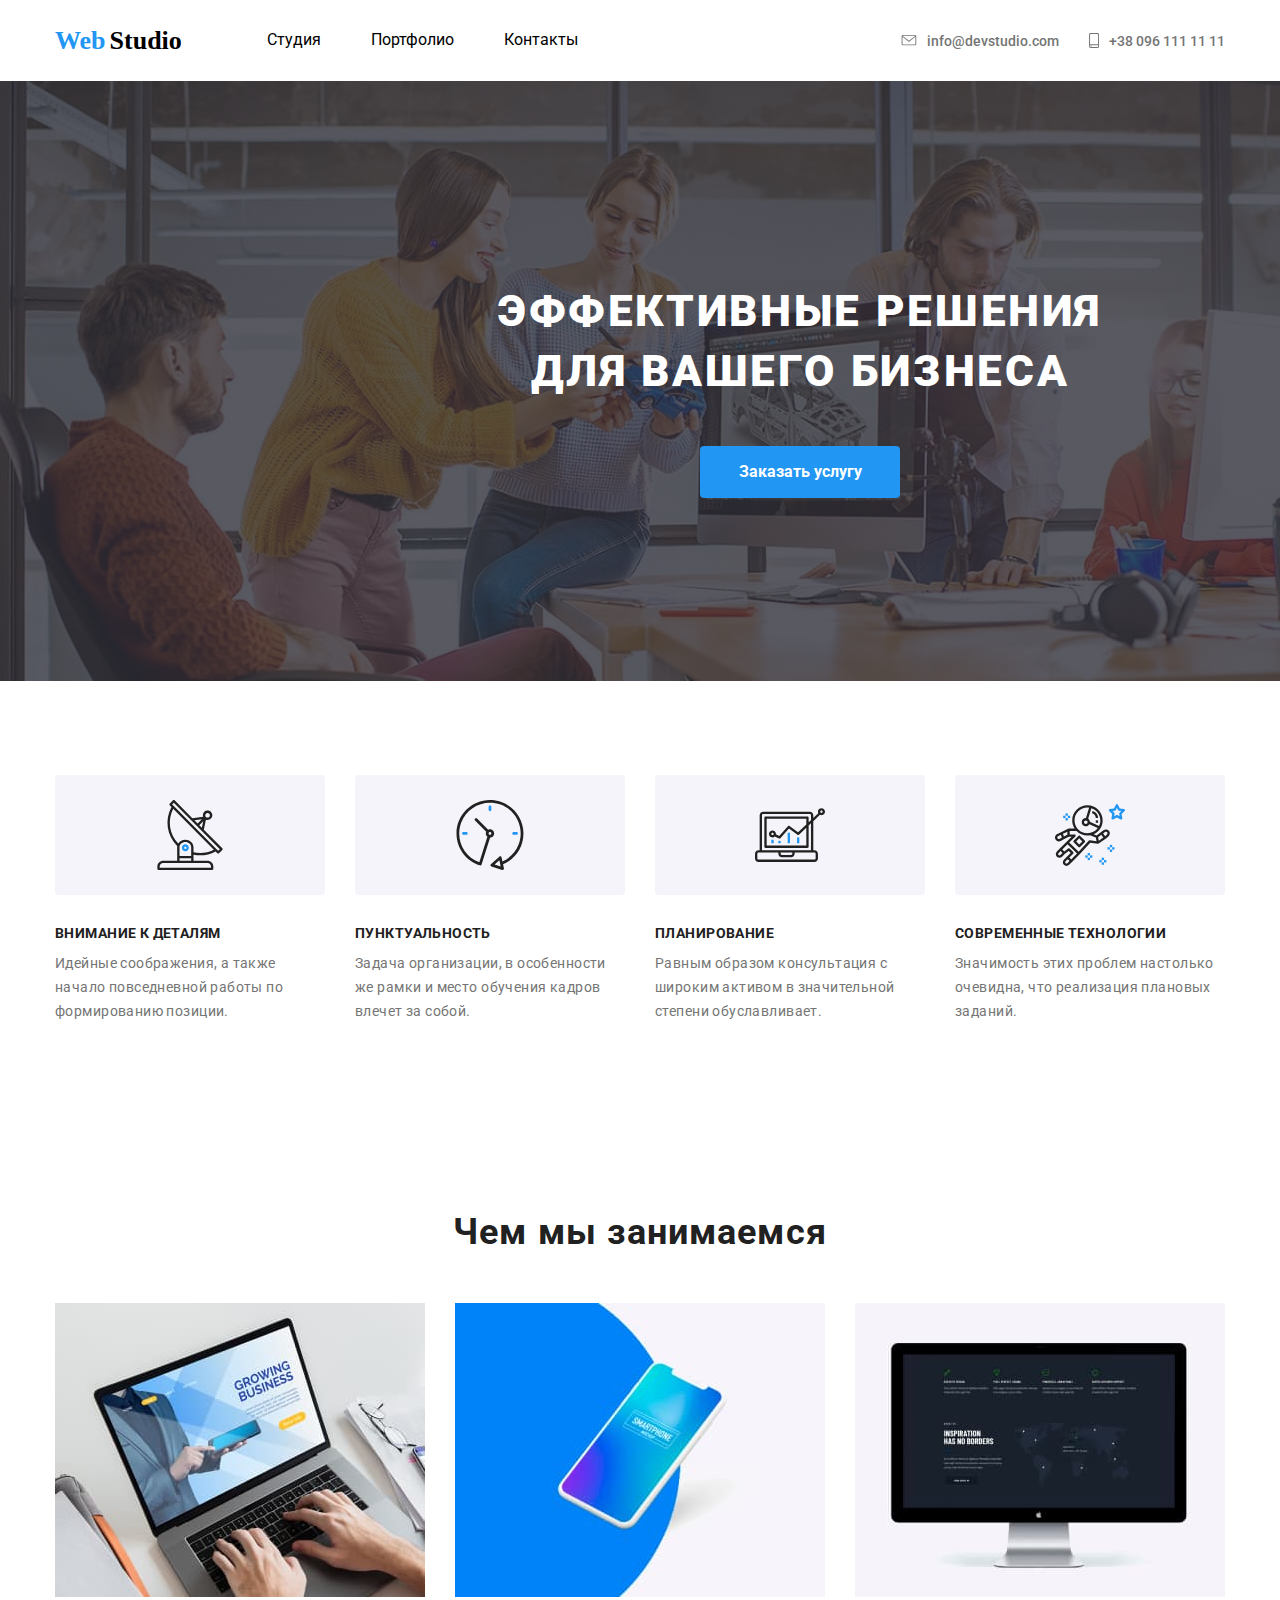
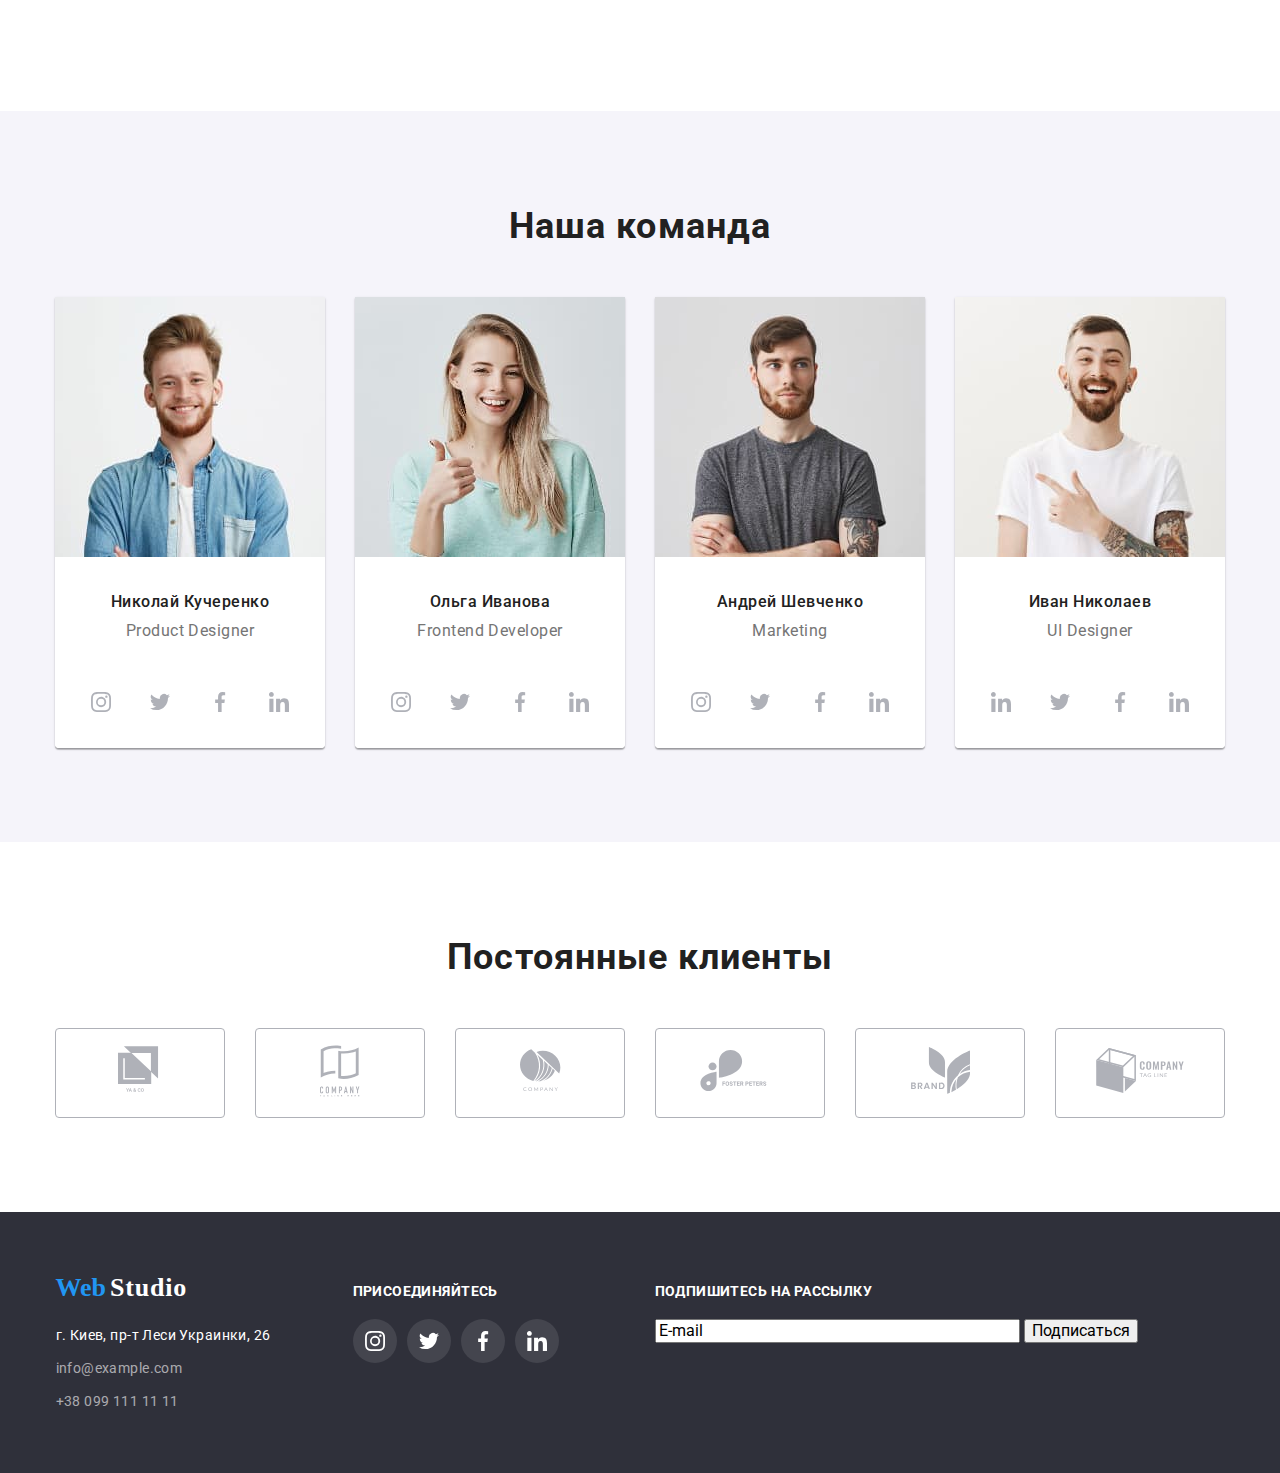
==== index.html @ c652b86d "hw 5" ====
<!DOCTYPE html>
<html lang="en">
  <head>
    <meta charset="UTF-8" />
    <meta name="viewport" content="width=device-width, initial-scale=1.0" />
    <!--style.css-->
    <link rel="stylesheet" href="./assets/css/style.css" />
    <!--normalize.css-->

    <link rel="stylesheet" href="./assets/css/normalize.css" />
    <!--Goole Fonts-->
    <link
      href="https://fonts.googleapis.com/css2?family=Roboto:ital,wght@0,100;0,300;0,400;0,500;0,700;1,100;1,300;1,400;1,500;1,700&display=swap"
      rel="stylesheet"
    />
    <title>WebStudio</title>
  </head>

  <body>
    <!--logo and nav-->
    <header class="main-header">
      <div class="navigation-container container">
        <nav class="nav-links">
          <div class="logo-style">
            <a href="#" class="logo">
              <span class="font--style--blue">Web</span>
              <span class="font--style--black">Studio</span>
            </a>
          </div>
          <ul class="site-nav">
            <li class="site-nav-items">
              <a class="links" href="./index.html">Студия</a>
            </li>
            <li class="site-nav-items">
              <a class="links" href="./portfolio.html">Портфолио</a>
            </li>
            <li class="site-nav-items">
              <a class="links" href="#">Контакты</a>
            </li>
          </ul>
        </nav>
        <div class="our-contacts">
          <!-- email style -->
          <a href="#" class="email--style">
            <svg xmlns="http://www.w3.org/2000/svg" class="mail-icon-style">
              <use xlink:href="./assets/image/sprite2.svg#icon-envelope1" />
            </svg>
            <span class="email-adderss-style">info@devstudio.com</span>
          </a>
          <!-- number style -->
          <a href="#" class="number--style">
            <svg xmlns="http://www.w3.org/2000/svg" class="number-icon-style">
              <use xlink:href="./assets/image/sprite2.svg#icon-smartphone1" />
            </svg>
            <span class="phone-number-style">+38 096 111 11 11</span>
          </a>
        </div>
      </div>
    </header>
    <!--main-container-->
    <main>
      <!--section banner-->
      <section class="main-banner">
        <div class="btn-tittle">
          <div class="title-container container">
            <h1 class="font-banner-style">
              Эффективные решения для вашего бизнеса
            </h1>
          </div>
          <div class="container-btn">
            <a href="#" class="btn-banner"
              ><span class="btn--style">Заказать услугу</span></a
            >
          </div>
        </div>
      </section>
      <!--info section-->
      <section class="section">
        <div class="container">
          <ul class="info-list">
            <li class="info-list-item">
              <h2 class="info-section-header">Внимание к деталям</h2>
              <p class="info-section-font">
                Идейные соображения, а также начало повседневной работы по
                формированию позиции.
              </p>
            </li>
            <li class="info-list-item">
              <h2 class="info-section-header">Пунктуальность</h2>
              <p class="info-section-font">
                Задача организации, в особенности же рамки и место обучения
                кадров влечет за собой.
              </p>
            </li>
            <li class="info-list-item">
              <h2 class="info-section-header">Планирование</h2>
              <p class="info-section-font">
                Равным образом консультация с широким активом в значительной
                степени обуславливает.
              </p>
            </li>
            <li class="info-list-item">
              <h2 class="info-section-header">Современные технологии</h2>
              <p class="info-section-font">
                Значимость этих проблем настолько очевидна, что реализация
                плановых заданий.
              </p>
            </li>
          </ul>
        </div>
      </section>
      <!--our projects-->
      <section class="our-projects section">
        <div class="container">
          <h3 class="projects-section-header">
            Чем мы занимаемся
          </h3>
          <ul class="projects-list">
            <li class="projects-list-item">
              <img
                src="./assets/image/computer.jpg"
                alt="computer"
                width="350"
              />
              <h2 class="projects-description">
                Десктопные приложения
              </h2>
            </li>
            <li class="projects-list-item">
              <img src="./assets/image/phone.jpg" alt="phone" width="350" />
              <h2 class="projects-description">Мобильные приложения</h2>
            </li>
            <li class="projects-list-item">
              <img src="./assets/image/screen.jpg" alt="screen" width="350" />
              <h2 class="projects-description">
                Дизайнерские решения
              </h2>
            </li>
          </ul>
        </div>
      </section>
      <!--our team-->
      <section class="our-team section">
        <div class="card-container container">
          <h3 class="our-team-header">Наша команда</h3>
          <ul class="card-list">
            <!--Card 1-->
            <li class="card-list-item">
              <figure class="figure-card">
                <img
                  src="./assets/image/img(1).jpg"
                  alt="Николай Кучеренко"
                  class="img-nikolai"
                />
                <h2 class="our-team-names">Николай Кучеренко</h2>
                <p class="team-members-position">Product Designer</p>
                <ul class="social-media-list">
                  <li class="social-media-item">
                    <a href="#">
                      <button class="button-card-style">
                        <svg
                          xmlns="http://www.w3.org/2000/svg"
                          class="icon-inst-svg"
                        >
                          <use
                            href="./assets/image/sprite2.svg#instagram"
                          ></use>
                        </svg>
                      </button>
                    </a>
                  </li>
                  <li class="social-media-item">
                    <a href="#">
                      <button class="button-card-style">
                        <svg
                          xmlns="http://www.w3.org/2000/svg"
                          class="icon-inst-svg"
                        >
                          <use href="./assets/image/sprite2.svg#twitter"></use>
                        </svg>
                      </button>
                    </a>
                  </li>
                  <li class="social-media-item">
                    <a href="#">
                      <button class="button-card-style">
                        <svg
                          xmlns="http://www.w3.org/2000/svg"
                          class="icon-inst-svg"
                        >
                          <use href="./assets/image/sprite2.svg#facebook"></use>
                        </svg>
                      </button>
                    </a>
                  </li>
                  <li class="social-media-item">
                    <a href="#">
                      <button class="button-card-style">
                        <svg
                          xmlns="http://www.w3.org/2000/svg"
                          class="icon-inst-svg"
                        >
                          <use
                            href="./assets/image/sprite2.svg#linkedin2"
                          ></use>
                        </svg>
                      </button>
                    </a>
                  </li>
                </ul>
              </figure>
            </li>
            <!--Card 2-->
            <li class="card-list-item">
              <figure class="figure-card">
                <img
                  src="./assets/image/img(2).jpg"
                  alt="Ольга Иванова"
                  class="img-olga"
                />
                <h2 class="our-team-names">Ольга Иванова</h2>
                <p class="team-members-position">Frontend Developer</p>
                <ul class="social-media-list">
                  <li class="social-media-item">
                    <a href="#">
                      <button class="button-card-style">
                        <svg
                          xmlns="http://www.w3.org/2000/svg"
                          class="icon-inst-svg"
                        >
                          <use
                            href="./assets/image/sprite2.svg#instagram"
                          ></use>
                        </svg>
                      </button>
                    </a>
                  </li>
                  <li class="social-media-item">
                    <a href="#">
                      <button class="button-card-style">
                        <svg
                          xmlns="http://www.w3.org/2000/svg"
                          class="icon-inst-svg"
                        >
                          <use href="./assets/image/sprite2.svg#twitter"></use>
                        </svg>
                      </button>
                    </a>
                  </li>
                  <li class="social-media-item">
                    <a href="#">
                      <button class="button-card-style">
                        <svg
                          xmlns="http://www.w3.org/2000/svg"
                          class="icon-inst-svg"
                        >
                          <use href="./assets/image/sprite2.svg#facebook"></use>
                        </svg>
                      </button>
                    </a>
                  </li>
                  <li class="social-media-item">
                    <a href="#">
                      <button class="button-card-style">
                        <svg
                          xmlns="http://www.w3.org/2000/svg"
                          class="icon-inst-svg"
                        >
                          <use
                            href="./assets/image/sprite2.svg#linkedin2"
                          ></use>
                        </svg>
                      </button>
                    </a>
                  </li>
                </ul>
              </figure>
            </li>
            <!--Card 3-->
            <li class="card-list-item">
              <figure class="figure-card">
                <img
                  src="./assets/image/img(3).jpg"
                  alt="Андрей Шевченко"
                  class="img-andrei"
                />
                <h2 class="our-team-names">Андрей Шевченко</h2>
                <p class="team-members-position">Marketing</p>
                <ul class="social-media-list">
                  <li class="social-media-item">
                    <a href="#">
                      <button class="button-card-style">
                        <svg
                          xmlns="http://www.w3.org/2000/svg"
                          class="icon-inst-svg"
                        >
                          <use
                            href="./assets/image/sprite2.svg#instagram"
                          ></use>
                        </svg>
                      </button>
                    </a>
                  </li>
                  <li class="social-media-item">
                    <a href="#">
                      <button class="button-card-style">
                        <svg
                          xmlns="http://www.w3.org/2000/svg"
                          class="icon-inst-svg"
                        >
                          <use href="./assets/image/sprite2.svg#twitter"></use>
                        </svg>
                      </button>
                    </a>
                  </li>
                  <li class="social-media-item">
                    <a href="#">
                      <button class="button-card-style">
                        <svg
                          xmlns="http://www.w3.org/2000/svg"
                          class="icon-inst-svg"
                        >
                          <use href="./assets/image/sprite2.svg#facebook"></use>
                        </svg>
                      </button>
                    </a>
                  </li>
                  <li class="social-media-item">
                    <a href="#">
                      <button class="button-card-style">
                        <svg
                          xmlns="http://www.w3.org/2000/svg"
                          class="icon-inst-svg"
                        >
                          <use
                            href="./assets/image/sprite2.svg#linkedin2"
                          ></use>
                        </svg>
                      </button>
                    </a>
                  </li>
                </ul>
              </figure>
            </li>
            <!--Card 4-->
            <li class="card-list-item">
              <figure class="figure-card">
                <img
                  src="./assets/image/img(4).jpg"
                  alt="Иван Николаев"
                  class="img-ivan"
                />
                <h2 class="our-team-names">Иван Николаев</h2>
                <p class="team-members-position">UI Designer</p>
                <ul class="social-media-list">
                  <li class="social-media-item">
                    <a href="#">
                      <button class="button-card-style">
                        <svg
                          xmlns="http://www.w3.org/2000/svg"
                          class="icon-inst-svg"
                        >
                          <use
                            href="./assets/image/sprite2.svg#linkedin2"
                          ></use>
                        </svg>
                      </button>
                    </a>
                  </li>
                  <li class="social-media-item">
                    <a href="#">
                      <button class="button-card-style">
                        <svg
                          xmlns="http://www.w3.org/2000/svg"
                          class="icon-inst-svg"
                        >
                          <use href="./assets/image/sprite2.svg#twitter"></use>
                        </svg>
                      </button>
                    </a>
                  </li>
                  <li class="social-media-item">
                    <a href="#">
                      <button class="button-card-style">
                        <svg
                          xmlns="http://www.w3.org/2000/svg"
                          class="icon-inst-svg"
                        >
                          <use href="./assets/image/sprite2.svg#facebook"></use>
                        </svg>
                      </button>
                    </a>
                  </li>
                  <li class="social-media-item">
                    <a href="#">
                      <button class="button-card-style">
                        <svg
                          xmlns="http://www.w3.org/2000/svg"
                          class="icon-inst-svg"
                        >
                          <use
                            href="./assets/image/sprite2.svg#linkedin2"
                          ></use>
                        </svg>
                      </button>
                    </a>
                  </li>
                </ul>
              </figure>
            </li>
          </ul>
        </div>
      </section>
      <!--Our costomers-->
      <section class="our-costomers section">
        <div class="container">
          <h3 class="regular-recipients-header">
            Постоянные клиенты
          </h3>
          <ul class="costomers-list">
            <li class="costomers-list-item">
              <a href="#">
                <svg
                  width="44.27"
                  height="49.23"
                  xmlns="http://www.w3.org/2000/svg"
                  class="costomers-icon-style"
                >
                  <use xlink:href="./assets/image/sprite2.svg#icon-logo-1" />
                </svg>
              </a>
            </li>
            <li class="costomers-list-item">
              <a href="#" class="costomers-link-style">
                <svg
                  width="40"
                  height="52"
                  xmlns="http://www.w3.org/2000/svg"
                  class="costomers-icon-style"
                >
                  <use xlink:href="./assets/image/sprite2.svg#icon-logo-2" />
                </svg>
              </a>
            </li>
            <li class="costomers-list-item">
              <a href="#">
                <svg
                  width="41"
                  height="42.6"
                  xmlns="http://www.w3.org/2000/svg"
                  class="costomers-icon-style"
                >
                  <use xlink:href="./assets/image/sprite2.svg#icon-logo-3" />
                </svg>
              </a>
            </li>
            <li class="costomers-list-item">
              <a href="#">
                <svg
                  width="79.66"
                  height="42.02"
                  xmlns="http://www.w3.org/2000/svg"
                  class="costomers-icon-style"
                >
                  <use xlink:href="./assets/image/sprite2.svg#icon-logo-4" />
                </svg>
              </a>
            </li>
            <li class="costomers-list-item">
              <a href="#">
                <svg
                  width="59"
                  height="47"
                  xmlns="http://www.w3.org/2000/svg"
                  class="costomers-icon-style"
                >
                  <use xlink:href="./assets/image/sprite2.svg#icon-logo-5" />
                </svg>
              </a>
            </li>
            <li class="costomers-list-item">
              <a href="#">
                <svg
                  width="88.48"
                  height="45.44"
                  xmlns="http://www.w3.org/2000/svg"
                  class="costomers-icon-style"
                >
                  <use xlink:href="./assets/image/sprite2.svg#icon-logo-6" />
                </svg>
              </a>
            </li>
          </ul>
        </div>
      </section>
    </main>
    <!--info footer-->
    <footer>
      <div class="footer-container container">
        <div class="footer-logo-address">
          <a href="#" class="logo-footer">
            <span class="font--style--blue">Web</span>
            <span class="font--style--white">Studio</span>
          </a>
          <address class="address-style-footer">
            <span class="street--style">г. Киев, пр-т Леси Украинки, 26</span>
            <span class="email--footer--style"
              ><a href="#" class="email--no--decaration"
                >info@example.com</a
              ></span
            >
            <span class="footer--number--style"
              ><a href="#" class="number--no--decoration"
                >+38 099 111 11 11</a
              ></span
            >
          </address>
        </div>
        <!--social-networks-footer-->
        <div class="social-container">
          <div class="social-networks-footer">
            <h4 class="footer--header--join">присоединяйтесь</h4>
            <!-- icons footer -->
            <ul class="footer-social-list">
              <li class="footer-list-item">
                <a href="#">
                  <svg
                    xmlns="http://www.w3.org/2000/svg"
                    class="footer-logo-style"
                  >
                    <use xlink:href="./assets/image/sprite2.svg#instagram" />
                  </svg>
                </a>
              </li>
              <li class="footer-list-item">
                <a href="#">
                  <svg
                    xmlns="http://www.w3.org/2000/svg"
                    class="footer-logo-style"
                  >
                    <use xlink:href="./assets/image/sprite2.svg#twitter" />
                  </svg>
                </a>
              </li>
              <li class="footer-list-item">
                <a href="#">
                  <svg
                    xmlns="http://www.w3.org/2000/svg"
                    class="footer-logo-style"
                  >
                    <use xlink:href="./assets/image/sprite2.svg#facebook" />
                  </svg>
                </a>
              </li>
              <li class="footer-list-item">
                <a href="#">
                  <svg
                    xmlns="http://www.w3.org/2000/svg"
                    class="footer-logo-style"
                  >
                    <use xlink:href="./assets/image/sprite2.svg#linkedin2" />
                  </svg>
                </a>
              </li>
            </ul>
          </div>
          <!--button-->
          <div class="button-footer">
            <h4 class="footer--subscribe--header">Подпишитесь на рассылку</h4>
            <form action="doc.php" method="post">
              <input type="text" name="fio" value="E-mail" size="37" />
              <input type="submit" name="fio" value="Подписаться" />
            </form>
          </div>
        </div>
      </div>
    </footer>
  </body>
</html>
---- assets/css/style.css ----
html {
  box-sizing: border-box;
}

*,
*::before,
*::after {
  box-sizing: inherit;
}

*,
*:hover,
*:focus {
  outline: none;
}

/* margin-padding top and bottom no */
h1,
h2,
h3,
h4,
h5,
h6,
p {
  margin: 0 0;
  padding: 0 0;
}

/* list style - none */
ul {
  list-style-type: none;
  margin: 0 0;
  padding: 0 0;
}

figure {
  margin: 0 0;
  padding: 0 0;
}

/* container */
.container {
  max-width: 1200px;
  margin: 0 auto;
  padding-left: 15px;
  padding-right: 15px;
}

/* section */
.section {
  padding-top: 94px;
  padding-bottom: 94px;
}

/* logo and nav */
.navigation-container {
  display: flex;
  align-items: center;
  padding-top: 25px;
  padding-bottom: 25px;
}

.nav-links {
  display: flex;
  align-items: center;
}

/* style logo */
.logo {
  display: inline-block;
}

.logo-style {
  display: flex;
  align-items: center;
}

.font--style--blue {
  font-family: Raleway;
  font-style: normal;
  font-weight: bold;
  font-size: 26px;
  line-height: 31px;

  color: #2196f3;
}

.font--style--black {
  font-family: Raleway;
  font-style: normal;
  font-weight: bold;
  font-size: 26px;
  line-height: 31px;

  color: #000000;
}

/* links */
.site-nav {
  display: flex;
  align-items: center;
  margin-left: 85px;
}

.site-nav-items {
  margin-left: 50px;
}

.site-nav-items:first-child {
  margin-left: 0;
}

.site-nav .links {
  color: #000000;
}

.site-nav .links:hover,
.site-nav .links:focus {
  color: #2196f3;
}

/* contacts */
.our-contacts {
  align-items: center;
  display: flex;
  margin-left: auto;
}

.email--style {
  display: flex;
  align-items: center;

  font-style: normal;
  font-weight: 500;
  font-size: 14px;
  line-height: 16px;

  color: #757575;
  fill: #757575;
}

.mail-icon-style {
  width: 16px;
  height: 11px;

  margin-right: 10px;
}

.email--style:hover,
.email--style:focus {
  color: #2196f3;
  fill: #2196f3;
}

.number--style {
  display: flex;
  align-items: center;

  font-style: normal;
  font-weight: 500;
  font-size: 14px;
  line-height: 16px;

  margin-left: 30px;

  color: #757575;
  fill: #757575;
}

.number-icon-style {
  width: 10px;
  height: 15px;

  margin-right: 10px;
}

.number--style:hover,
.number--style:focus {
  color: #2196f3;
  fill: #2196f3;
}

/* section first */
.main-banner {
  background-image: linear-gradient(
      to right,
      rgba(47, 48, 58, 0.8),
      rgba(47, 48, 58, 0.8)
    ),
    url(../image/Headerimg\(1\).jpg);
  background-color: #212121;
  min-width: 1600px;
  margin: auto;
  width: 1600px;
  height: 600px;
  background-repeat: no-repeat;
  background-position: center;
  background-size: cover;
}

.title-container {
  display: flex;
  flex-wrap: wrap;
  justify-content: center;
  text-align: center;
  max-width: 696px;
}

.btn-tittle {
  padding-top: 200px;
  padding-bottom: 200px;
}

.container-btn {
  display: flex;
  flex-wrap: wrap;
  justify-content: center;
  text-align: center;
  margin-top: 45px;
}

.font-banner-style {
  font-style: normal;
  font-weight: 900;
  font-size: 44px;
  line-height: 60px;
  letter-spacing: 0.06em;
  text-transform: uppercase;

  margin: 0 0;

  color: #ffffff;
}

.btn--style {
  display: inline-block;

  font-style: normal;
  font-weight: bold;
  font-size: 16px;
  line-height: 30px;
  border-radius: 4px;
  border: 1px solid transparent;

  min-width: 200px;
  padding: 10px 32px;

  color: #ffffff;
  background: #2196f3;
}

/* info section */
.info-list {
  display: flex;
  justify-content: center;
}

.info-list-item {
  width: 270px;
}

.info-list-item::before {
  content: '';
  display: block;
  background-repeat: no-repeat;
  background-position: center;

  width: 270px;
  height: 120px;
  border-radius: 4px;

  background: #f5f4fa;
}
.info-list-item:nth-child(1)::before {
  background-image: url(../image/antenna1.svg);
  background-repeat: no-repeat;
  background-position: center;
}

.info-list-item:nth-child(2)::before {
  background-image: url(../image/clock1.svg);
  background-repeat: no-repeat;
  background-position: center;
}

.info-list-item:nth-child(3)::before {
  background-image: url(../image/diagram1.svg);
  background-repeat: no-repeat;
  background-position: center;
}

.info-list-item:nth-child(4)::before {
  background-image: url(../image/astronaut1.svg);
  background-repeat: no-repeat;
  background-position: center;
}

.info-list-item:nth-child(n + 2) {
  margin-left: 30px;
}
.info-list-item h2:nth-child(n + 1) {
  margin-top: 30px;
}

.info-section-header {
  font-style: normal;
  font-weight: bold;
  font-size: 14px;
  line-height: 16px;
  letter-spacing: 0.03em;
  text-transform: uppercase;

  color: #212121;
}

.info-section-font {
  font-style: normal;
  font-weight: normal;
  font-size: 14px;
  line-height: 24px;
  letter-spacing: 0.03em;

  color: #757575;

  margin-top: 10px;
}

/* projects */
.projects-section-header {
  font-style: normal;
  font-weight: bold;
  font-size: 36px;
  line-height: 42px;
  letter-spacing: 0.03em;

  color: #212121;

  margin-bottom: 50px;

  text-align: center;
}

.projects-list {
  display: flex;
  flex-wrap: wrap;
  justify-content: center;
}

.projects-list-item:nth-child(n + 2) {
  margin-left: 30px;
}

.projects-list-item img {
  width: 370px;
}

.projects-description {
  font-style: normal;
  font-weight: 350;
  font-size: 14px;
  line-height: 16px;
  letter-spacing: 0.03em;
  text-transform: uppercase;

  color: #ffffff;
}

/* team cards */
.card-list {
  display: flex;
  flex-wrap: wrap;
  justify-content: center;
}

.our-team {
  background: #f5f4fa;
}

.our-team-header {
  font-style: normal;
  font-weight: bold;
  font-size: 36px;
  line-height: 42px;
  letter-spacing: 0.03em;

  color: #212121;

  margin-bottom: 50px;
  text-align: center;
}

.card-list-item:nth-child(n + 2) {
  margin-left: 30px;
}

.figure-card {
  width: 270px;
  box-shadow: 0px 2px 1px rgba(0, 0, 0, 0.2), 0px 1px 1px rgba(0, 0, 0, 0.14),
    0px 1px 3px rgba(0, 0, 0, 0.12);
  border-radius: 0px 0px 4px 4px;

  background-color: #ffffff;
}

.our-team-names {
  font-style: normal;
  font-weight: 500;
  font-size: 16px;
  line-height: 19px;
  letter-spacing: 0.03em;

  color: #212121;

  text-align: center;
}

.our-team-names:nth-child(-n + 5) {
  margin-top: 30px;
}

.team-members-position {
  font-style: normal;
  font-weight: normal;
  font-size: 16px;
  line-height: 19px;
  letter-spacing: 0.03em;

  color: #757575;

  text-align: center;
}

.social-media-list {
  background-color: #ffffff;
  display: flex;
  justify-content: space-around;
  padding: 24px 16px 32px;
  border-radius: 0px 0px 4px 4px;
}

.button-card-style {
  padding: 0;
  background: none;
  border-style: none;

  width: 44px;
  height: 44px;

  display: flex;
  justify-content: center;
  align-items: center;

  cursor: pointer;

  border-radius: 2em;
}
.button-card-style:hover {
  background-color: #2196f3;
  border-radius: 2em;
}

.icon-inst-svg {
  width: 44px;
  height: 44px;

  border-radius: 2em;

  fill: #afb1b8;
  cursor: pointer;
}

.icon-inst-svg:hover {
  fill: #ffffff;
}

.team-members-position:nth-child(-n + 5) {
  margin-top: 10px;
  margin-bottom: 16px;
}

.social-media-list {
  display: flex;
}

.social-media-list:nth-child(n + 2) {
  padding-bottom: 24px;
}

/* costomers */
.costomers-list {
  display: flex;
  flex-wrap: wrap;
  justify-content: center;
}

.regular-recipients-header {
  font-style: normal;
  font-weight: bold;
  font-size: 36px;
  line-height: 42px;
  letter-spacing: 0.03em;

  color: #212121;

  margin-bottom: 50px;

  text-align: center;
}
.costomers-list-item {
  display: flex;
  cursor: pointer;

  width: 170px;
  height: 90px;

  align-items: center;
  justify-content: center;

  border: 1px solid #afb1b8;
  border-radius: 4px;

  fill: #afb1b8;
}

.costomers-list-item:hover {
  fill: #2196f3;
  border: 1px solid #2196f3;
}

.costomers-list-item:nth-child(n + 2) {
  margin-left: 30px;
}

/* footer style */
footer {
  background: #2f303a;
}

.footer-container {
  padding-bottom: 60px;
  padding-top: 60px;
  display: flex;
  flex-wrap: wrap;
  justify-content: center;
  align-items: baseline;
}

.footer-logo-address {
  min-width: 267px;
}

.address-style-footer {
  margin-top: 20px;
}

.font--style--white {
  font-family: Raleway;
  font-style: normal;
  font-weight: bold;
  font-size: 26px;
  line-height: 31px;
  letter-spacing: 0.03em;

  color: #ffffff;
}

.email--no--decaration {
  font-style: normal;
  font-weight: normal;
  font-size: 14px;
  line-height: 24px;
  letter-spacing: 0.03em;

  color: rgba(255, 255, 255, 0.6);
}

.number--no--decoration {
  font-style: normal;
  font-weight: normal;
  font-size: 14px;
  line-height: 24px;
  letter-spacing: 0.03em;

  color: rgba(255, 255, 255, 0.6);
}

.street--style {
  font-style: normal;
  font-weight: normal;
  font-size: 14px;
  line-height: 24px;
  letter-spacing: 0.03em;

  color: #ffffff;

  display: flex;
  flex-wrap: wrap;
}

.email--footer--style {
  font-style: normal;
  font-weight: normal;
  font-size: 14px;
  line-height: 24px;
  letter-spacing: 0.03em;

  color: rgba(255, 255, 255, 0.6);

  margin-top: 9px;

  display: flex;
  flex-wrap: wrap;
}

.footer--number--style {
  font-style: normal;
  font-weight: normal;
  font-size: 14px;
  line-height: 24px;
  letter-spacing: 0.03em;

  color: rgba(255, 255, 255, 0.6);

  margin-top: 9px;

  display: flex;
  flex-wrap: wrap;
}

/* social-networks-footer */
.social-container {
  display: flex;
}

.social-networks-footer {
  min-width: 272px;
  margin-left: 30px;
}

.footer--header--join {
  font-style: normal;
  font-weight: bold;
  font-size: 14px;
  line-height: 16px;
  letter-spacing: 0.03em;
  text-transform: uppercase;

  color: #ffffff;

  margin-bottom: 20px;
}

.footer-social-list {
  display: flex;
}

.footer-social-list li {
  margin-right: 10px;
}

.footer-social-list li:nth-child(4n) {
  margin-right: 0;
}

/* .footer-list-item:nth-child(1):hover {
  background-color: #2196f3;
  border-radius: 30px;
  width: 44px;
  height: 44px;
}
.footer-list-item:nth-child(2):hover {
  background-color: #2196f3;
  border-radius: 30px;
  width: 44px;
  height: 44px;
}
.footer-list-item:nth-child(3):hover {
  background-color: #2196f3;
  border-radius: 30px;
  width: 44px;
  height: 44px;
}
.footer-list-item:nth-child(4):hover {
  background-color: #2196f3;
  border-radius: 30px;
  width: 44px;
  height: 44px;
} */

.footer-logo-style {
  width: 44px;
  height: 44px;

  border-radius: 2em;

  fill: #ffffff;
  background: rgba(255, 255, 255, 0.1);
}

.footer-logo-style:hover {
  background-color: #2196f3;
}

/* .footer-list-item {
  background: rgba(255, 255, 255, 0.1);

  border-radius: 35px;
  width: 44px;
  height: 44px;
} */

/* button */
.button-footer {
  margin-left: 30px;
  min-width: 570px;
}

.footer--subscribe--header {
  font-style: normal;
  font-weight: bold;
  font-size: 14px;
  line-height: 16px;
  letter-spacing: 0.03em;
  text-transform: uppercase;

  color: #ffffff;

  margin-bottom: 20px;
}

/* portfolio */

.section-portfolio {
  padding-top: 93px;
  padding-bottom: 94px;
}

.links-container {
  margin-bottom: 50px;
}

.site-nav-list {
  display: flex;
  justify-content: center;
}

.site-nav-item {
  margin-left: 8px;
}

.site-nav-item:first-child {
  margin-left: 0;
}

/* buttons list   */
.button-all {
  display: inline-block;

  font-style: normal;
  font-weight: 500;
  font-size: 16px;
  line-height: 26px;

  background: #f5f4fa;
  color: #212121;

  border-radius: 4px;
  border: 1px solid transparent;
  padding: 6px 22px;
  min-width: 73px;
}

.button-all:hover,
.button-all:focus {
  background: #2196f3;
}

.button-web {
  display: inline-block;

  font-style: normal;
  font-weight: 500;
  font-size: 16px;
  line-height: 26px;

  background: #f5f4fa;
  color: #212121;

  border-radius: 4px;
  border: 1px solid transparent;
  padding: 6px 22px;
  min-width: 128px;
}
.button-web:hover,
.button-web:focus {
  background: #2196f3;
}

.button-app {
  display: inline-block;

  font-style: normal;
  font-weight: 500;
  font-size: 16px;
  line-height: 26px;

  background: #f5f4fa;
  color: #212121;

  border-radius: 4px;
  border: 1px solid transparent;
  padding: 6px 22px;
  min-width: 145px;
}
.button-app:hover,
.button-app:focus {
  background: #2196f3;
}

.button-design {
  display: inline-block;

  font-style: normal;
  font-weight: 500;
  font-size: 16px;
  line-height: 26px;

  background: #f5f4fa;
  color: #212121;

  border-radius: 4px;
  border: 1px solid transparent;
  padding: 6px 22px;
  min-width: 103px;
}
.button-design:hover,
.button-design:focus {
  background: #2196f3;
}

.button-marketing {
  display: inline-block;

  font-style: normal;
  font-weight: 500;
  font-size: 16px;
  line-height: 26px;

  background: #f5f4fa;
  color: #212121;

  border-radius: 4px;
  border: 1px solid transparent;
  padding: 6px 22px;
  min-width: 130px;
}
.button-marketing:hover,
.button-marketing:focus {
  background: #2196f3;
}

/* description */
.projects-dis-list {
  display: flex;
  flex-wrap: wrap;
  justify-content: center;
}

.projects-dis-items {
  width: calc((100% - 60px) / 3);
  margin-right: 30px;
  margin-bottom: 30px;

  background: #ffffff;
  border: 1px solid #eeeeee;

  cursor: pointer;
}

.projects-dis-items:hover {
  box-shadow: 0px 1px 1px rgba(0, 0, 0, 0.12), 0px 4px 4px rgba(0, 0, 0, 0.06),
    1px 4px 6px rgba(0, 0, 0, 0.16);
}

.projects-dis-items:nth-child(3n) {
  margin-right: 0;
}

.projects-dis-items:nth-last-child(-n + 3) {
  margin-bottom: 0;
}

.projects-dis-items img {
  max-width: 100%;

  display: block;
  background-size: cover;
}

/* --------------------------------------------------------------------------------- */
/* second variant */

/* .projects-dis-items {
  width: 370px;
  margin-right: 30px;
  margin-bottom: 30px;
}

.projects-dis-items:nth-child(3n) {
  margin-right: 0;
}
.projects-dis-items:nth-last-child(-n + 3) {
  margin-bottom: 0;
} */
/* --------------------------------------------------------------------------------- */

.tittle-projects-dis {
  font-style: normal;
  font-weight: bold;
  font-size: 18px;
  line-height: 36px;
  letter-spacing: 0.06em;

  color: #212121;

  margin-top: 20px;
  padding: 0 24px 0;
}

.card-description {
  font-weight: normal;
  font-size: 16px;
  line-height: 30px;
  letter-spacing: 0.03em;

  color: #757575;

  margin-top: 4px;
  margin-bottom: 20px;
  padding: 0 24px 0;
}
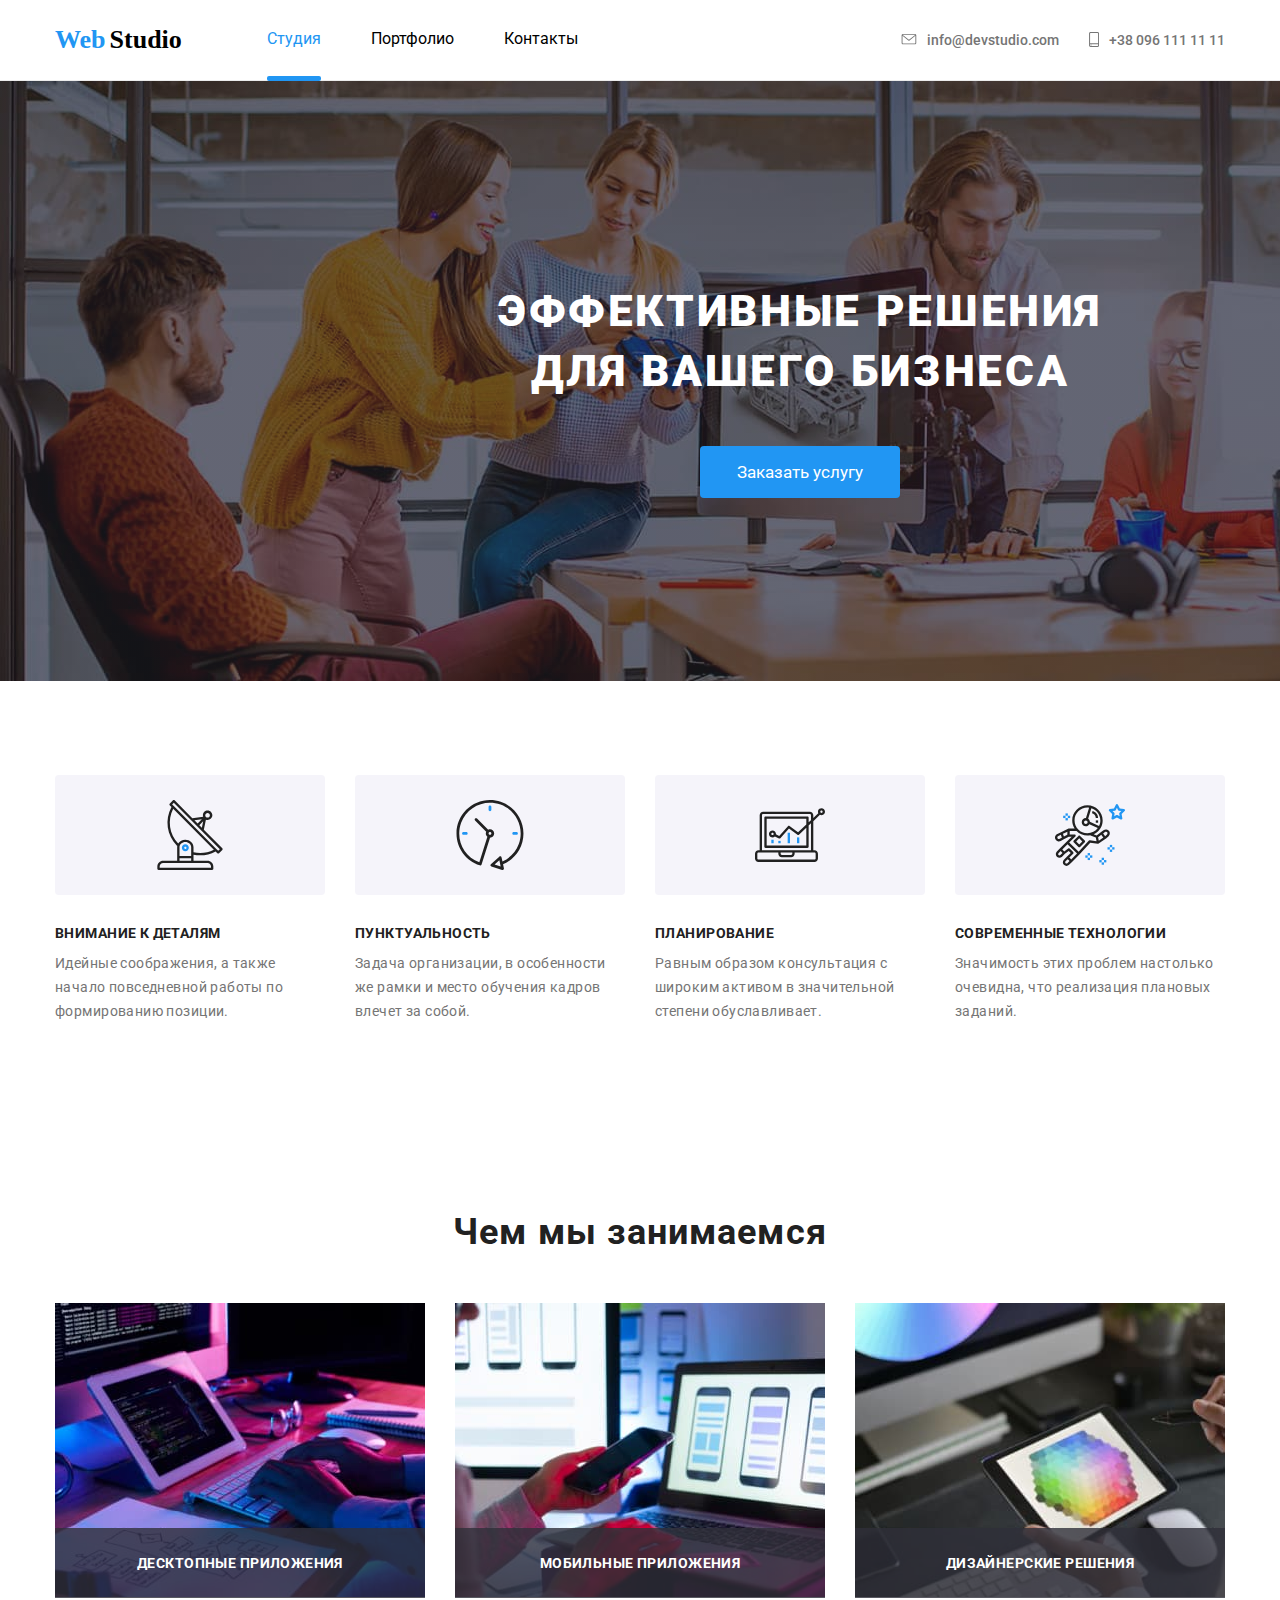
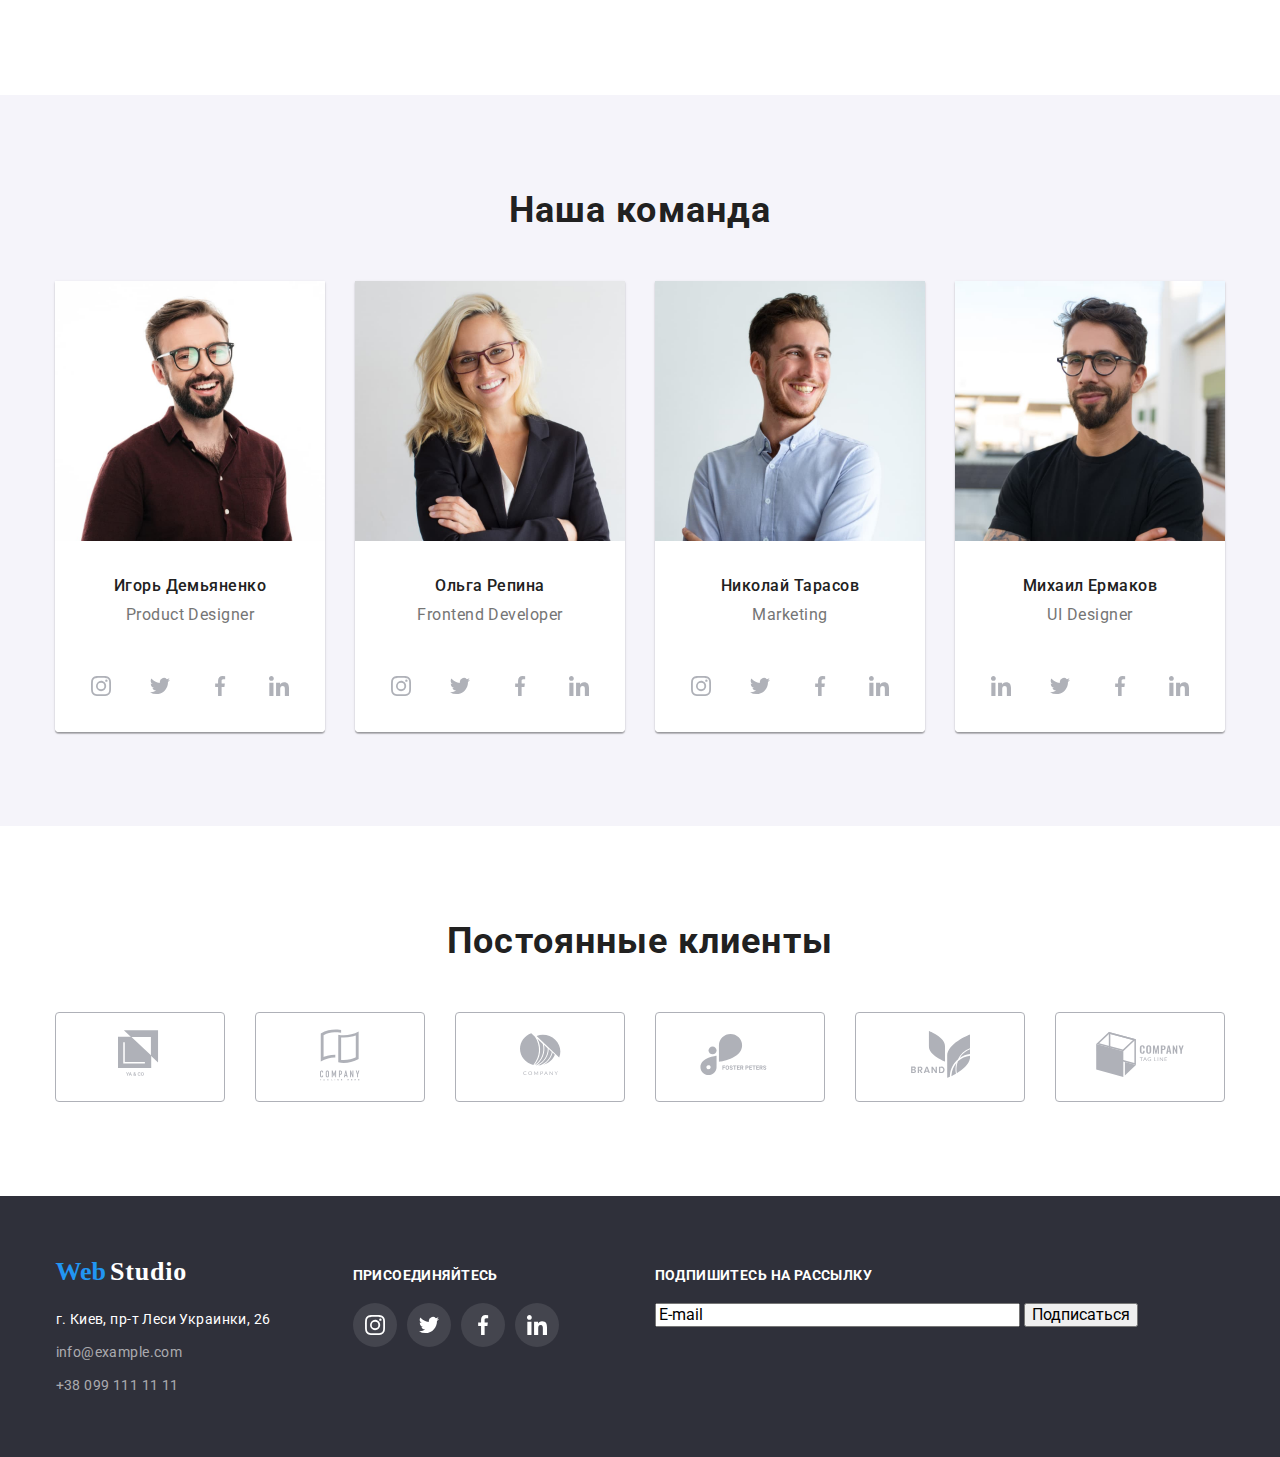
==== commit eed599b3: "Done hw5" ====
--- a/index.html
+++ b/index.html
@@ -29,13 +29,15 @@
           </div>
           <ul class="site-nav">
             <li class="site-nav-items">
-              <a class="links" href="./index.html">Студия</a>
+              <a class="links studio" href="./index.html">Студия</a>
             </li>
             <li class="site-nav-items">
-              <a class="links" href="./portfolio.html">Портфолио</a>
+              <a class="links portfolio-studio" href="./portfolio.html"
+                >Портфолио</a
+              >
             </li>
             <li class="site-nav-items">
-              <a class="links" href="#">Контакты</a>
+              <a class="links contacts" href="#">Контакты</a>
             </li>
           </ul>
         </nav>
@@ -68,9 +70,17 @@
             </h1>
           </div>
           <div class="container-btn">
-            <a href="#" class="btn-banner"
-              ><span class="btn--style">Заказать услугу</span></a
-            >
+            <button class="btn-style" data-modal-open>Заказать услугу</button>
+          </div>
+          <!-- modal window -->
+          <div class="backdrop is-hidden" data-backdrop>
+            <div class="modal">
+              <button class="modal-btn-style" data-modal-close>
+                <svg class="button-close-icon">
+                  <use xlink:href="./assets/image/sprite2.svg#icon-Vector" />
+                </svg>
+              </button>
+            </div>
           </div>
         </div>
       </section>
@@ -149,10 +159,11 @@
               <figure class="figure-card">
                 <img
                   src="./assets/image/img(1).jpg"
-                  alt="Николай Кучеренко"
-                  class="img-nikolai"
+                  alt="Игорь Демьяненко"
+                  width="270"
+                  height="260"
                 />
-                <h2 class="our-team-names">Николай Кучеренко</h2>
+                <h2 class="our-team-names">Игорь Демьяненко</h2>
                 <p class="team-members-position">Product Designer</p>
                 <ul class="social-media-list">
                   <li class="social-media-item">
@@ -215,10 +226,11 @@
               <figure class="figure-card">
                 <img
                   src="./assets/image/img(2).jpg"
-                  alt="Ольга Иванова"
-                  class="img-olga"
+                  alt="Ольга Репина"
+                  width="270"
+                  height="260"
                 />
-                <h2 class="our-team-names">Ольга Иванова</h2>
+                <h2 class="our-team-names">Ольга Репина</h2>
                 <p class="team-members-position">Frontend Developer</p>
                 <ul class="social-media-list">
                   <li class="social-media-item">
@@ -281,10 +293,11 @@
               <figure class="figure-card">
                 <img
                   src="./assets/image/img(3).jpg"
-                  alt="Андрей Шевченко"
-                  class="img-andrei"
+                  alt="Николай Тарасов"
+                  width="270"
+                  height="260"
                 />
-                <h2 class="our-team-names">Андрей Шевченко</h2>
+                <h2 class="our-team-names">Николай Тарасов</h2>
                 <p class="team-members-position">Marketing</p>
                 <ul class="social-media-list">
                   <li class="social-media-item">
@@ -347,10 +360,11 @@
               <figure class="figure-card">
                 <img
                   src="./assets/image/img(4).jpg"
-                  alt="Иван Николаев"
-                  class="img-ivan"
+                  alt="Михаил Ермаков"
+                  width="270"
+                  height="260"
                 />
-                <h2 class="our-team-names">Иван Николаев</h2>
+                <h2 class="our-team-names">Михаил Ермаков</h2>
                 <p class="team-members-position">UI Designer</p>
                 <ul class="social-media-list">
                   <li class="social-media-item">
@@ -575,5 +589,6 @@
         </div>
       </div>
     </footer>
+    <script src="./assets/js/modal.js"></script>
   </body>
 </html>
--- a/assets/css/style.css
+++ b/assets/css/style.css
@@ -53,10 +53,15 @@
 }
 
 /* logo and nav */
+.main-header {
+  border-bottom: 1px solid #ececec;
+}
+
 .navigation-container {
   display: flex;
   align-items: center;
-  padding-top: 25px;
+
+  padding-top: 24px;
   padding-bottom: 25px;
 }
 
@@ -99,11 +104,14 @@
 .site-nav {
   display: flex;
   align-items: center;
+
   margin-left: 85px;
 }
 
 .site-nav-items {
   margin-left: 50px;
+
+  position: relative;
 }
 
 .site-nav-items:first-child {
@@ -114,10 +122,186 @@
   color: #000000;
 }
 
+.site-nav .links {
+  transition: 250ms;
+}
+
 .site-nav .links:hover,
-.site-nav .links:focus {
+.site-nav .links:focus,
+.site-nav .links:active {
   color: #2196f3;
 }
+
+.studio::after {
+  content: '';
+
+  position: absolute;
+  left: 0;
+  bottom: -32px;
+
+  display: block;
+
+  width: 100%;
+  height: 5px;
+  border-radius: 2px;
+
+  background-color: #2196f3;
+}
+
+.site-nav .site-nav-items .studio {
+  color: #2196f3;
+}
+
+.studio-portfolio::after {
+  content: '';
+
+  position: absolute;
+  left: 0;
+  bottom: -32px;
+
+  display: block;
+
+  width: 100%;
+  height: 5px;
+  border-radius: 2px;
+
+  background-color: #2196f3;
+
+  transform: scaleY(0%);
+  transform-origin: bottom;
+  transition: transform 250ms;
+}
+
+.studio-portfolio:hover::after {
+  transform: scaleY(100%);
+}
+
+.portfolio::after {
+  content: '';
+
+  position: absolute;
+  left: 0;
+  bottom: -32px;
+
+  display: block;
+
+  width: 100%;
+  height: 5px;
+  border-radius: 2px;
+
+  background-color: #2196f3;
+}
+
+.site-nav .site-nav-items .portfolio {
+  color: #2196f3;
+}
+
+.portfolio-studio::after {
+  content: '';
+
+  position: absolute;
+  left: 0;
+  bottom: -32px;
+
+  display: block;
+
+  width: 100%;
+  height: 5px;
+  border-radius: 2px;
+
+  background-color: #2196f3;
+
+  transform: scaleY(0);
+  transform-origin: bottom;
+  transition: transform 185ms;
+}
+.portfolio-studio:hover::after {
+  transform: scaleY(100%);
+}
+
+/* Animation for nav */
+
+/* .studio::after {
+  content: '';
+
+  position: absolute;
+  left: 0;
+  bottom: -32px;
+
+  display: block;
+
+  width: 100%;
+  height: 5px;
+  border-radius: 2px;
+
+  background-color: #2196f3;
+
+  transform: scaleY(0%);
+  transform-origin: bottom;
+  transition: transform 250ms;
+}
+
+.studio:hover::after {
+  transform: scaleY(100%);
+}
+
+.studio:focus::after {
+  transform: scaleY(100%);
+}
+
+.portfolio::after {
+  content: '';
+
+  position: absolute;
+  left: 0;
+  bottom: -32px;
+
+  display: block;
+
+  width: 100%;
+  height: 5px;
+  border-radius: 2px;
+
+  background-color: #2196f3;
+
+  transform: scaleY(0);
+  transform-origin: bottom;
+  transition: transform 185ms;
+}
+.portfolio:hover::after {
+  transform: scaleY(100%);
+}
+.portfolio:focus::after {
+  transform: scaleY(100%);
+} */
+
+.contacts::after {
+  content: '';
+
+  position: absolute;
+  left: 0;
+  bottom: -32px;
+
+  display: block;
+
+  width: 100%;
+  height: 5px;
+  border-radius: 2px;
+
+  background-color: #2196f3;
+
+  transform: scaleY(0);
+  transform-origin: bottom;
+  transition: transform 185ms;
+}
+.contacts:hover::after {
+  transform: scaleY(100%);
+}
+.contacts:focus::after {
+  transform: scaleY(100%);
+}
+
+/* --------------END Animation---------------- */
 
 /* contacts */
 .our-contacts {
@@ -137,6 +321,8 @@
 
   color: #757575;
   fill: #757575;
+
+  transition: 250ms;
 }
 
 .mail-icon-style {
@@ -165,6 +351,8 @@
 
   color: #757575;
   fill: #757575;
+
+  transition: 250ms;
 }
 
 .number-icon-style {
@@ -184,12 +372,12 @@
 .main-banner {
   background-image: linear-gradient(
       to right,
-      rgba(47, 48, 58, 0.8),
-      rgba(47, 48, 58, 0.8)
+      rgba(47, 48, 58, 0.4),
+      rgba(47, 48, 58, 0.4)
     ),
-    url(../image/Headerimg\(1\).jpg);
+    url(../image/Headerimg.jpg);
   background-color: #212121;
-  min-width: 1600px;
+  min-width: 100%;
   margin: auto;
   width: 1600px;
   height: 600px;
@@ -206,6 +394,10 @@
   max-width: 696px;
 }
 
+.container-btn .btn-style {
+  outline: none;
+}
+
 .btn-tittle {
   padding-top: 200px;
   padding-bottom: 200px;
@@ -232,12 +424,12 @@
   color: #ffffff;
 }
 
-.btn--style {
+.btn-style {
   display: inline-block;
 
   font-style: normal;
-  font-weight: bold;
-  font-size: 16px;
+  font-weight: 700px;
+  font-size: 17px;
   line-height: 30px;
   border-radius: 4px;
   border: 1px solid transparent;
@@ -246,7 +438,73 @@
   padding: 10px 32px;
 
   color: #ffffff;
-  background: #2196f3;
+  background-color: #2196f3;
+
+  transition: background-color 250ms cubic-bezier(0.4, 0, 0.2, 1);
+}
+
+.btn-style:hover {
+  cursor: pointer;
+  background-color: hsl(207, 94%, 50%);
+}
+
+.backdrop {
+  position: fixed;
+  top: 0;
+  left: 0;
+  width: 100%;
+  height: 100%;
+
+  background: rgba(0, 0, 0, 0.2);
+}
+
+.backdrop.is-hidden {
+  opacity: 0;
+  pointer-events: none;
+}
+
+.modal {
+  position: absolute;
+  top: 50%;
+  left: 50%;
+  transform: translate(-50%, -50%);
+  min-width: 528px;
+  min-height: 581px;
+
+  background: #ffffff;
+  box-shadow: 0px 1px 3px rgba(0, 0, 0, 0.12), 0px 1px 1px rgba(0, 0, 0, 0.14),
+    0px 2px 1px rgba(0, 0, 0, 0.2);
+  border-radius: 4px;
+}
+
+.modal .modal-btn-style {
+  outline: none;
+}
+
+.modal-btn-style {
+  position: absolute;
+
+  top: 8px;
+  right: 8px;
+  width: 30px;
+  height: 30px;
+
+  background: #ffffff;
+  border: 1px solid rgba(0, 0, 0, 0.1);
+  box-sizing: border-box;
+  border-radius: 2em;
+
+  padding: 0;
+  margin: 0;
+}
+
+.button-close-icon {
+  width: 11px;
+  height: 11px;
+}
+
+.modal-btn-style:hover {
+  background-color: #0000001a;
 }
 
 /* info section */
@@ -343,7 +601,15 @@
 .projects-list {
   display: flex;
   flex-wrap: wrap;
+
   justify-content: center;
+}
+
+.projects-list-item {
+  position: relative;
+  overflow: hidden;
+
+  z-index: -1;
 }
 
 .projects-list-item:nth-child(n + 2) {
@@ -355,13 +621,25 @@
 }
 
 .projects-description {
-  font-style: normal;
-  font-weight: 350;
+  position: absolute;
+
+  width: 100%;
+  height: 70px;
+
+  font-style: normal;
+  font-weight: bold;
   font-size: 14px;
   line-height: 16px;
+  text-align: center;
   letter-spacing: 0.03em;
   text-transform: uppercase;
 
+  padding: 27px;
+
+  background-color: rgba(47, 48, 58, 0.8);
+
+  bottom: 1%;
+  left: 0%;
   color: #ffffff;
 }
 
@@ -453,6 +731,8 @@
   cursor: pointer;
 
   border-radius: 2em;
+
+  transition: 300ms;
 }
 .button-card-style:hover {
   background-color: #2196f3;
@@ -467,6 +747,8 @@
 
   fill: #afb1b8;
   cursor: pointer;
+
+  transition: 300ms;
 }
 
 .icon-inst-svg:hover {
@@ -520,6 +802,8 @@
   border-radius: 4px;
 
   fill: #afb1b8;
+
+  transition: 250ms;
 }
 
 .costomers-list-item:hover {
@@ -695,6 +979,8 @@
 
   fill: #ffffff;
   background: rgba(255, 255, 255, 0.1);
+
+  transition: 250ms;
 }
 
 .footer-logo-style:hover {
@@ -752,7 +1038,7 @@
   margin-left: 0;
 }
 
-/* buttons list   */
+/* buttons list */
 .button-all {
   display: inline-block;
 
@@ -768,6 +1054,8 @@
   border: 1px solid transparent;
   padding: 6px 22px;
   min-width: 73px;
+
+  transition: 250ms;
 }
 
 .button-all:hover,
@@ -863,10 +1151,14 @@
 .projects-dis-list {
   display: flex;
   flex-wrap: wrap;
+
   justify-content: center;
 }
 
 .projects-dis-items {
+  position: relative;
+  overflow: hidden;
+
   width: calc((100% - 60px) / 3);
   margin-right: 30px;
   margin-bottom: 30px;
@@ -875,6 +1167,8 @@
   border: 1px solid #eeeeee;
 
   cursor: pointer;
+
+  transition: 250ms;
 }
 
 .projects-dis-items:hover {
@@ -896,6 +1190,46 @@
   display: block;
   background-size: cover;
 }
+
+/* Animation for portfolio */
+
+.animation-thumb-item {
+  position: relative;
+  overflow: hidden;
+}
+
+.overlay-item {
+  position: absolute;
+  display: flex;
+
+  width: 100%;
+  height: 1000%;
+
+  top: 0%;
+  left: 0%;
+
+  background-color: rgba(33, 150, 243, 0.9);
+
+  transform: translateY(100%);
+  transition: transform 500ms cubic-bezier(0.4, 0, 0.2, 1);
+}
+
+.projects-dis-items:hover .overlay-item {
+  transform: translateX(0);
+}
+
+.overlay-font {
+  font-style: normal;
+  font-weight: normal;
+  font-size: 18px;
+  line-height: 28px;
+  letter-spacing: 0.03em;
+
+  color: #ffffff;
+  padding: 63px 24px 63px 24px;
+}
+
+/* -------------------------------Animation END----------------------------------- */
 
 /* --------------------------------------------------------------------------------- */
 /* second variant */
